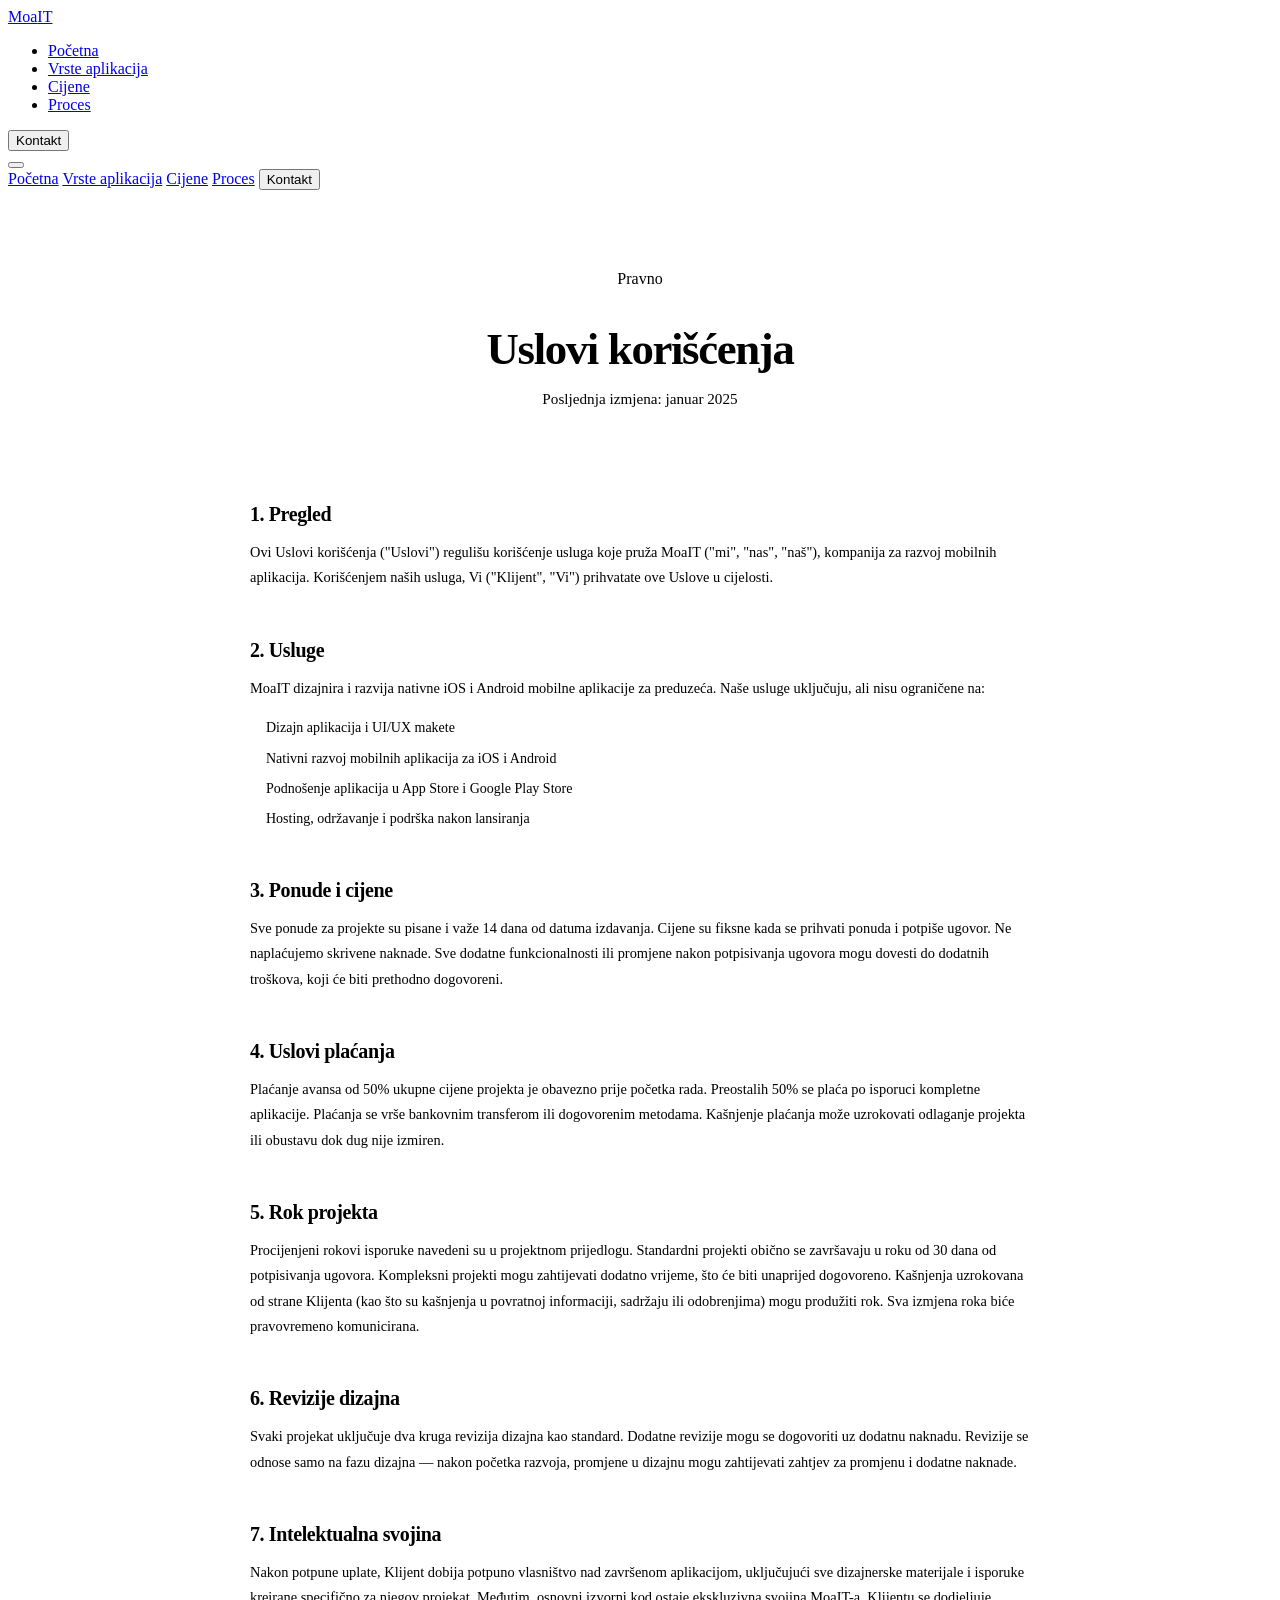
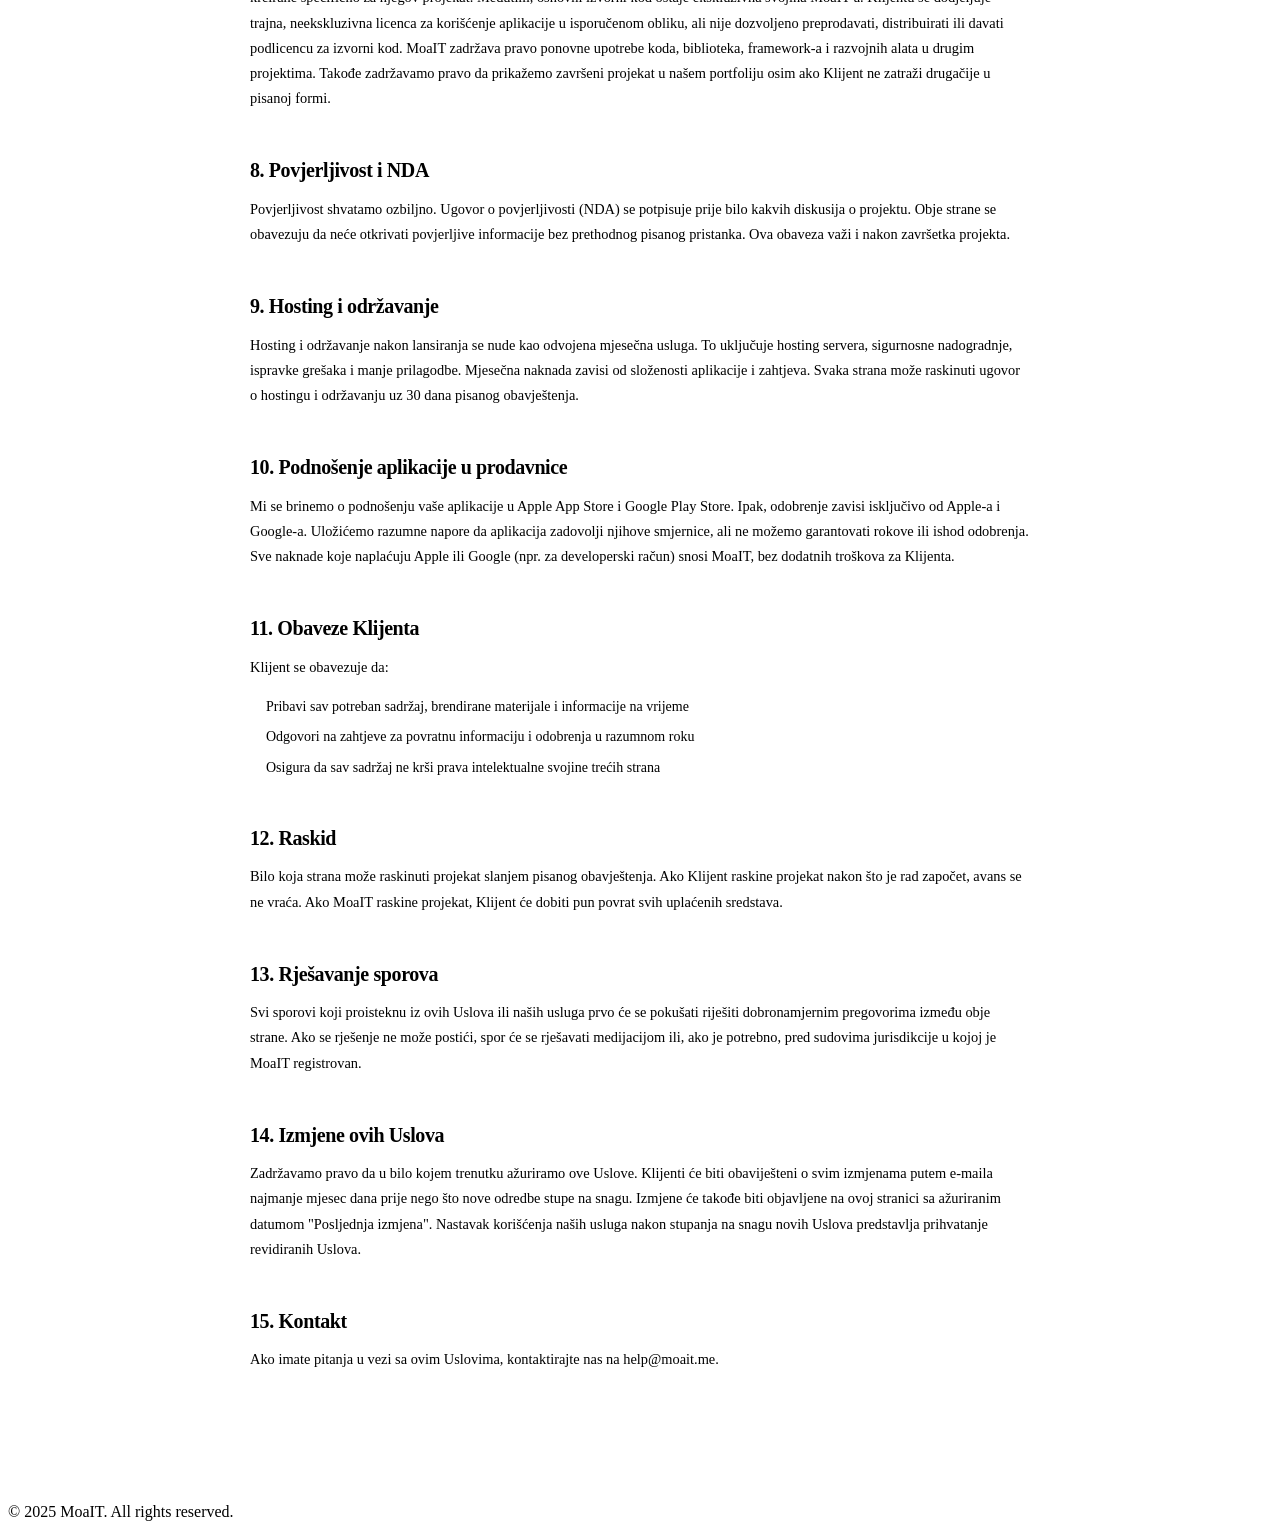
==== terms/index.html @ c9b8a33e "fin" ====
<!DOCTYPE html>
<html lang="me">

<head>
  <meta charset="UTF-8" />
  <meta name="viewport" content="width=device-width, initial-scale=1.0" />
  <title>Uslovi korišćenja — MoaIT</title>

  <link rel="preconnect" href="https://fonts.googleapis.com" />
  <link rel="preconnect" href="https://fonts.gstatic.com" crossorigin />
  <link
    href="https://fonts.googleapis.com/css2?family=Plus+Jakarta+Sans:wght@400;500;600;700;800&family=Orbitron:wght@500;600;700;800&display=swap"
    rel="stylesheet" />

  <link rel="stylesheet" href="styles.css" />
  <style>
    .terms-hero {
      padding: 80px 40px 40px;
      max-width: 1280px;
      margin: 0 auto;
      text-align: center;
    }

    .terms-hero h1 {
      font-size: clamp(2rem, 3.5vw, 3rem);
      font-weight: 800;
      letter-spacing: -0.03em;
      line-height: 1.1;
      margin-bottom: 12px;
    }

    .terms-hero p {
      font-size: 0.95rem;
      color: var(--text-muted);
    }

    .terms-content {
      max-width: 780px;
      margin: 0 auto;
      padding: 40px 40px 100px;
    }

    .terms-content h2 {
      font-size: 1.25rem;
      font-weight: 700;
      letter-spacing: -0.02em;
      margin: 48px 0 12px;
    }

    .terms-content h2:first-of-type {
      margin-top: 0;
    }

    .terms-content p {
      font-size: 0.9rem;
      line-height: 1.75;
      color: var(--text-muted);
      margin-bottom: 14px;
    }

    .terms-content ul {
      list-style: none;
      display: flex;
      flex-direction: column;
      gap: 8px;
      margin-bottom: 14px;
      padding-left: 0;
    }

    .terms-content ul li {
      display: flex;
      align-items: flex-start;
      gap: 10px;
      font-size: 0.875rem;
      color: var(--text-muted);
      line-height: 1.6;
    }

    .terms-content ul li::before {
      content: '';
      width: 6px;
      height: 6px;
      border-radius: 50%;
      background: var(--accent);
      flex-shrink: 0;
      margin-top: 8px;
    }

    @media (max-width: 600px) {
      .terms-hero {
        padding: 56px 20px 24px;
      }

      .terms-content {
        padding: 32px 20px 72px;
      }
    }
  </style>
</head>

<body>

  <nav>
    <div class="nav-inner">
      <a class="logo" href="index.html">
        <span class="logo-name">Moa<span class="logo-it">IT</span></span>
      </a>

      <ul class="nav-links">
        <li><a href="index.html#home">Početna</a></li>
        <li><a href="index.html#apps">Vrste aplikacija</a></li>
        <li><a href="index.html#pricing">Cijene</a></li>
        <li><a href="index.html#process">Proces</a></li>
      </ul>

      <div class="nav-right">
        <button class="btn-primary" onclick="window.location.href='index.html'">Kontakt</button>
      </div>

      <button class="hamburger" onclick="toggleMenu()" aria-label="Otvorite meni">
        <span></span><span></span><span></span>
      </button>
    </div>
  </nav>

  <div class="mobile-menu" id="mobileMenu">
    <a href="index.html#home">Početna</a>
    <a href="index.html#apps">Vrste aplikacija</a>
    <a href="index.html#pricing">Cijene</a>
    <a href="index.html#process">Proces</a>
    <button class="btn-primary" onclick="window.location.href='index.html'">Kontakt</button>
  </div>

  <section class="terms-hero">
    <span class="tag">Pravno</span>
    <h1>Uslovi korišćenja</h1>
    <p>Posljednja izmjena: januar 2025</p>
  </section>

  <div class="terms-content">

    <h2>1. Pregled</h2>
    <p>Ovi Uslovi korišćenja ("Uslovi") regulišu korišćenje usluga koje pruža MoaIT ("mi", "nas", "naš"), kompanija za
      razvoj mobilnih aplikacija. Korišćenjem naših usluga, Vi ("Klijent", "Vi") prihvatate ove Uslove u cijelosti.</p>

    <h2>2. Usluge</h2>
    <p>MoaIT dizajnira i razvija nativne iOS i Android mobilne aplikacije za preduzeća. Naše usluge uključuju, ali nisu
      ograničene na:</p>
    <ul>
      <li>Dizajn aplikacija i UI/UX makete</li>
      <li>Nativni razvoj mobilnih aplikacija za iOS i Android</li>
      <li>Podnošenje aplikacija u App Store i Google Play Store</li>
      <li>Hosting, održavanje i podrška nakon lansiranja</li>
    </ul>

    <h2>3. Ponude i cijene</h2>
    <p>Sve ponude za projekte su pisane i važe 14 dana od datuma izdavanja. Cijene su fiksne kada se prihvati ponuda i
      potpiše ugovor. Ne naplaćujemo skrivene naknade. Sve dodatne funkcionalnosti ili promjene nakon potpisivanja
      ugovora mogu dovesti do dodatnih troškova, koji će biti prethodno dogovoreni.</p>

    <h2>4. Uslovi plaćanja</h2>
    <p>Plaćanje avansa od 50% ukupne cijene projekta je obavezno prije početka rada. Preostalih 50% se plaća po isporuci
      kompletne aplikacije. Plaćanja se vrše bankovnim transferom ili dogovorenim metodama. Kašnjenje plaćanja može
      uzrokovati odlaganje projekta ili obustavu dok dug nije izmiren.</p>

    <h2>5. Rok projekta</h2>
    <p>Procijenjeni rokovi isporuke navedeni su u projektnom prijedlogu. Standardni projekti obično se završavaju u roku
      od 30 dana od potpisivanja ugovora. Kompleksni projekti mogu zahtijevati dodatno vrijeme, što će biti unaprijed
      dogovoreno. Kašnjenja uzrokovana od strane Klijenta (kao što su kašnjenja u povratnoj informaciji, sadržaju ili
      odobrenjima) mogu produžiti rok. Sva izmjena roka biće pravovremeno komunicirana.</p>

    <h2>6. Revizije dizajna</h2>
    <p>Svaki projekat uključuje dva kruga revizija dizajna kao standard. Dodatne revizije mogu se dogovoriti uz dodatnu
      naknadu. Revizije se odnose samo na fazu dizajna — nakon početka razvoja, promjene u dizajnu mogu zahtijevati
      zahtjev za promjenu i dodatne naknade.</p>

    <h2>7. Intelektualna svojina</h2>
    <p>Nakon potpune uplate, Klijent dobija potpuno vlasništvo nad završenom aplikacijom, uključujući sve dizajnerske
      materijale i isporuke kreirane specifično za njegov projekat. Međutim, osnovni izvorni kod ostaje ekskluzivna
      svojina MoaIT-a. Klijentu se dodjeljuje trajna, neekskluzivna licenca za korišćenje aplikacije u isporučenom
      obliku, ali nije dozvoljeno preprodavati, distribuirati ili davati podlicencu za izvorni kod. MoaIT zadržava pravo
      ponovne upotrebe koda, biblioteka, framework-a i razvojnih alata u drugim projektima. Takođe zadržavamo pravo da
      prikažemo završeni projekat u našem portfoliju osim ako Klijent ne zatraži drugačije u pisanoj formi.</p>

    <h2>8. Povjerljivost i NDA</h2>
    <p>Povjerljivost shvatamo ozbiljno. Ugovor o povjerljivosti (NDA) se potpisuje prije bilo kakvih diskusija o
      projektu. Obje strane se obavezuju da neće otkrivati povjerljive informacije bez prethodnog pisanog pristanka. Ova
      obaveza važi i nakon završetka projekta.</p>

    <h2>9. Hosting i održavanje</h2>
    <p>Hosting i održavanje nakon lansiranja se nude kao odvojena mjesečna usluga. To uključuje hosting servera,
      sigurnosne nadogradnje, ispravke grešaka i manje prilagodbe. Mjesečna naknada zavisi od složenosti aplikacije i
      zahtjeva. Svaka strana može raskinuti ugovor o hostingu i održavanju uz 30 dana pisanog obavještenja.</p>

    <h2>10. Podnošenje aplikacije u prodavnice</h2>
    <p>Mi se brinemo o podnošenju vaše aplikacije u Apple App Store i Google Play Store. Ipak, odobrenje zavisi
      isključivo od Apple-a i Google-a. Uložićemo razumne napore da aplikacija zadovolji njihove smjernice, ali ne
      možemo garantovati rokove ili ishod odobrenja. Sve naknade koje naplaćuju Apple ili Google (npr. za developerski
      račun) snosi MoaIT, bez dodatnih troškova za Klijenta.</p>

    <h2>11. Obaveze Klijenta</h2>
    <p>Klijent se obavezuje da:</p>
    <ul>
      <li>Pribavi sav potreban sadržaj, brendirane materijale i informacije na vrijeme</li>
      <li>Odgovori na zahtjeve za povratnu informaciju i odobrenja u razumnom roku</li>
      <li>Osigura da sav sadržaj ne krši prava intelektualne svojine trećih strana</li>
    </ul>

    <h2>12. Raskid</h2>
    <p>Bilo koja strana može raskinuti projekat slanjem pisanog obavještenja. Ako Klijent raskine projekat nakon što je
      rad započet, avans se ne vraća. Ako MoaIT raskine projekat, Klijent će dobiti pun povrat svih uplaćenih sredstava.
    </p>

    <h2>13. Rješavanje sporova</h2>
    <p>Svi sporovi koji proisteknu iz ovih Uslova ili naših usluga prvo će se pokušati riješiti dobronamjernim
      pregovorima između obje strane. Ako se rješenje ne može postići, spor će se rješavati medijacijom ili, ako je
      potrebno, pred sudovima jurisdikcije u kojoj je MoaIT registrovan.</p>

    <h2>14. Izmjene ovih Uslova</h2>
    <p>Zadržavamo pravo da u bilo kojem trenutku ažuriramo ove Uslove. Klijenti će biti obaviješteni o svim izmjenama
      putem e-maila najmanje mjesec dana prije nego što nove odredbe stupe na snagu. Izmjene će takođe biti objavljene
      na ovoj stranici sa ažuriranim datumom "Posljednja izmjena". Nastavak korišćenja naših usluga nakon stupanja na
      snagu novih Uslova predstavlja prihvatanje revidiranih Uslova.</p>

    <h2>15. Kontakt</h2>
    <p>Ako imate pitanja u vezi sa ovim Uslovima, kontaktirajte nas na
      <a href="mailto:hello@moait.me" style="color:var(--accent);text-decoration:none;">help@moait.me</a>.
    </p>
  </div>

  <footer>
    <div class="footer-inner">
      <p>&copy; 2025 MoaIT. All rights reserved.</p>
    </div>
  </footer>

  <script>
    function toggleMenu() {
      const menu = document.getElementById('mobileMenu');
      const hamburger = document.querySelector('.hamburger');
      menu.classList.toggle('open');
      hamburger.classList.toggle('active');
      document.body.style.overflow = menu.classList.contains('open') ? 'hidden' : '';
    }

    window.addEventListener('resize', () => {
      if (window.innerWidth > 960) {
        document.getElementById('mobileMenu').classList.remove('open');
        document.querySelector('.hamburger').classList.remove('active');
        document.body.style.overflow = '';
      }
    });

    document.querySelectorAll('.mobile-menu a').forEach(link => {
      link.addEventListener('click', () => {
        document.getElementById('mobileMenu').classList.remove('open');
        document.querySelector('.hamburger').classList.remove('active');
        document.body.style.overflow = '';
      });
    });
  </script>
</body>

</html>
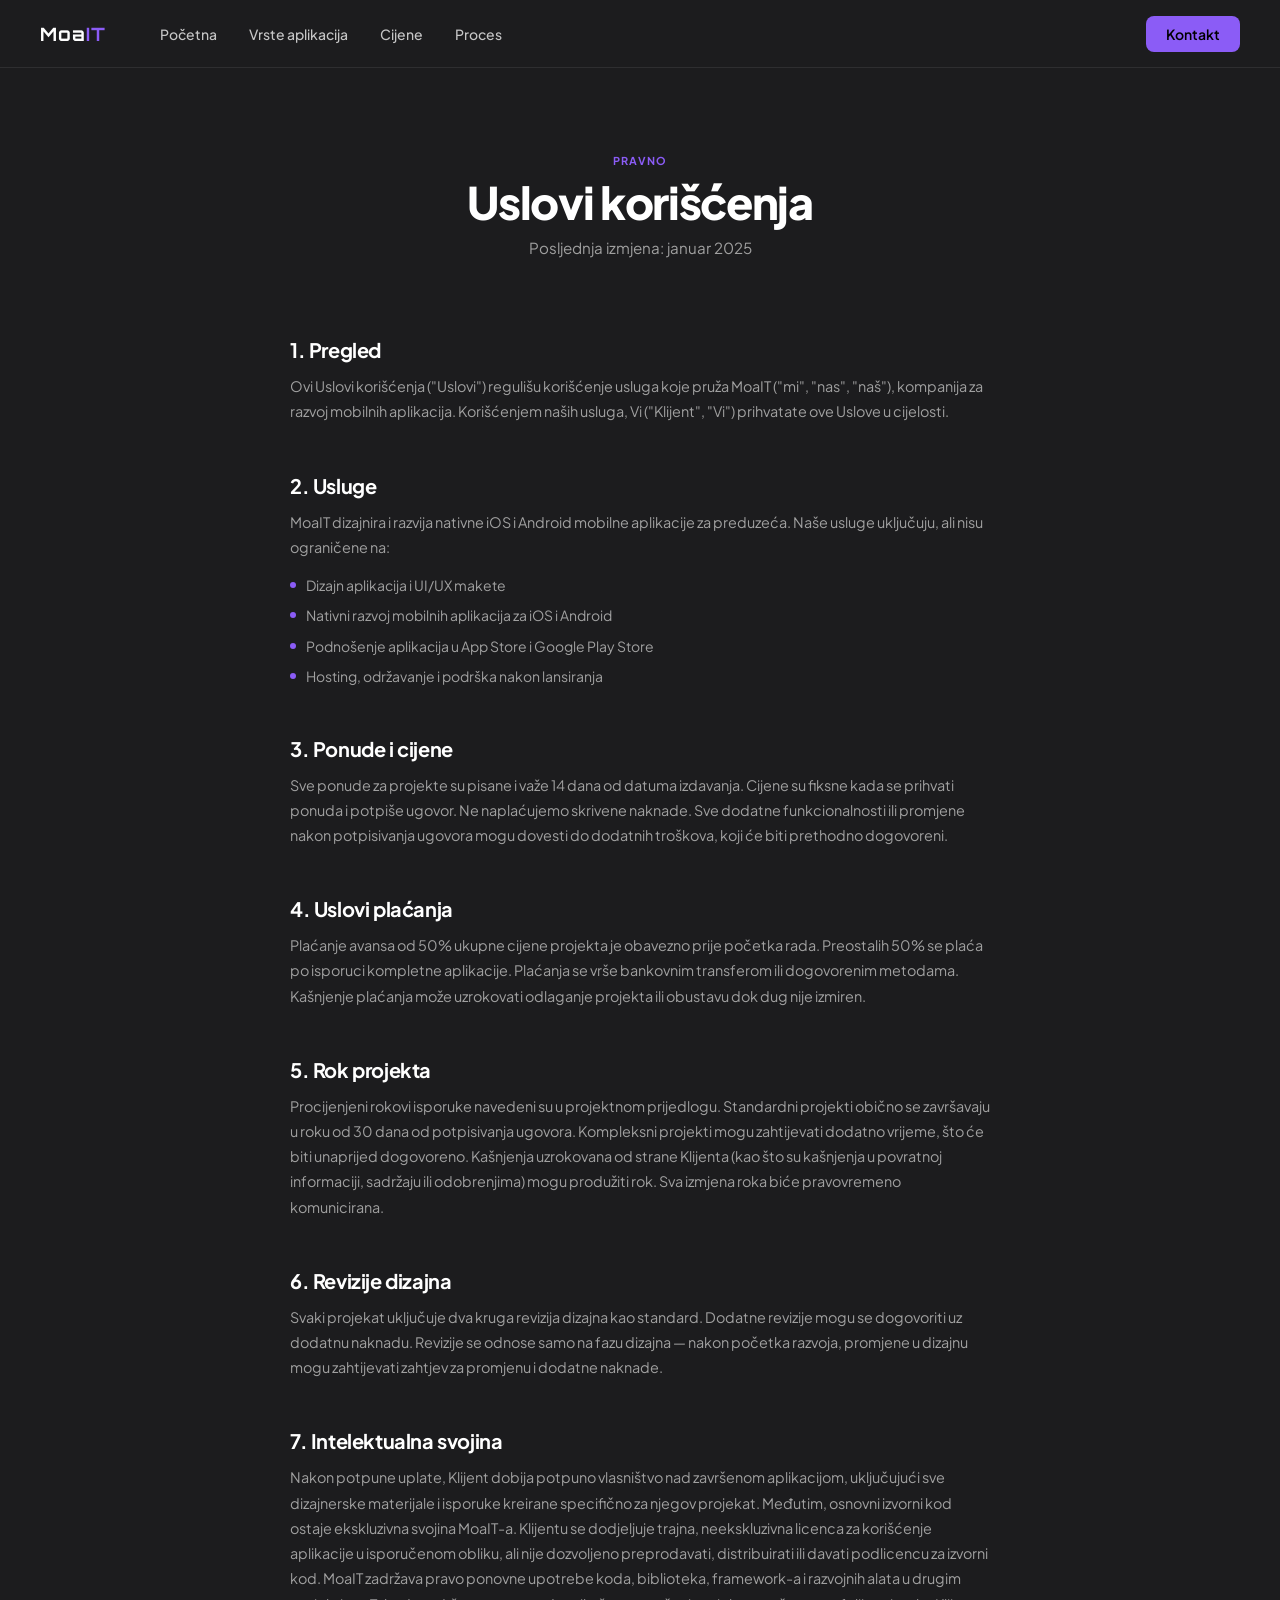
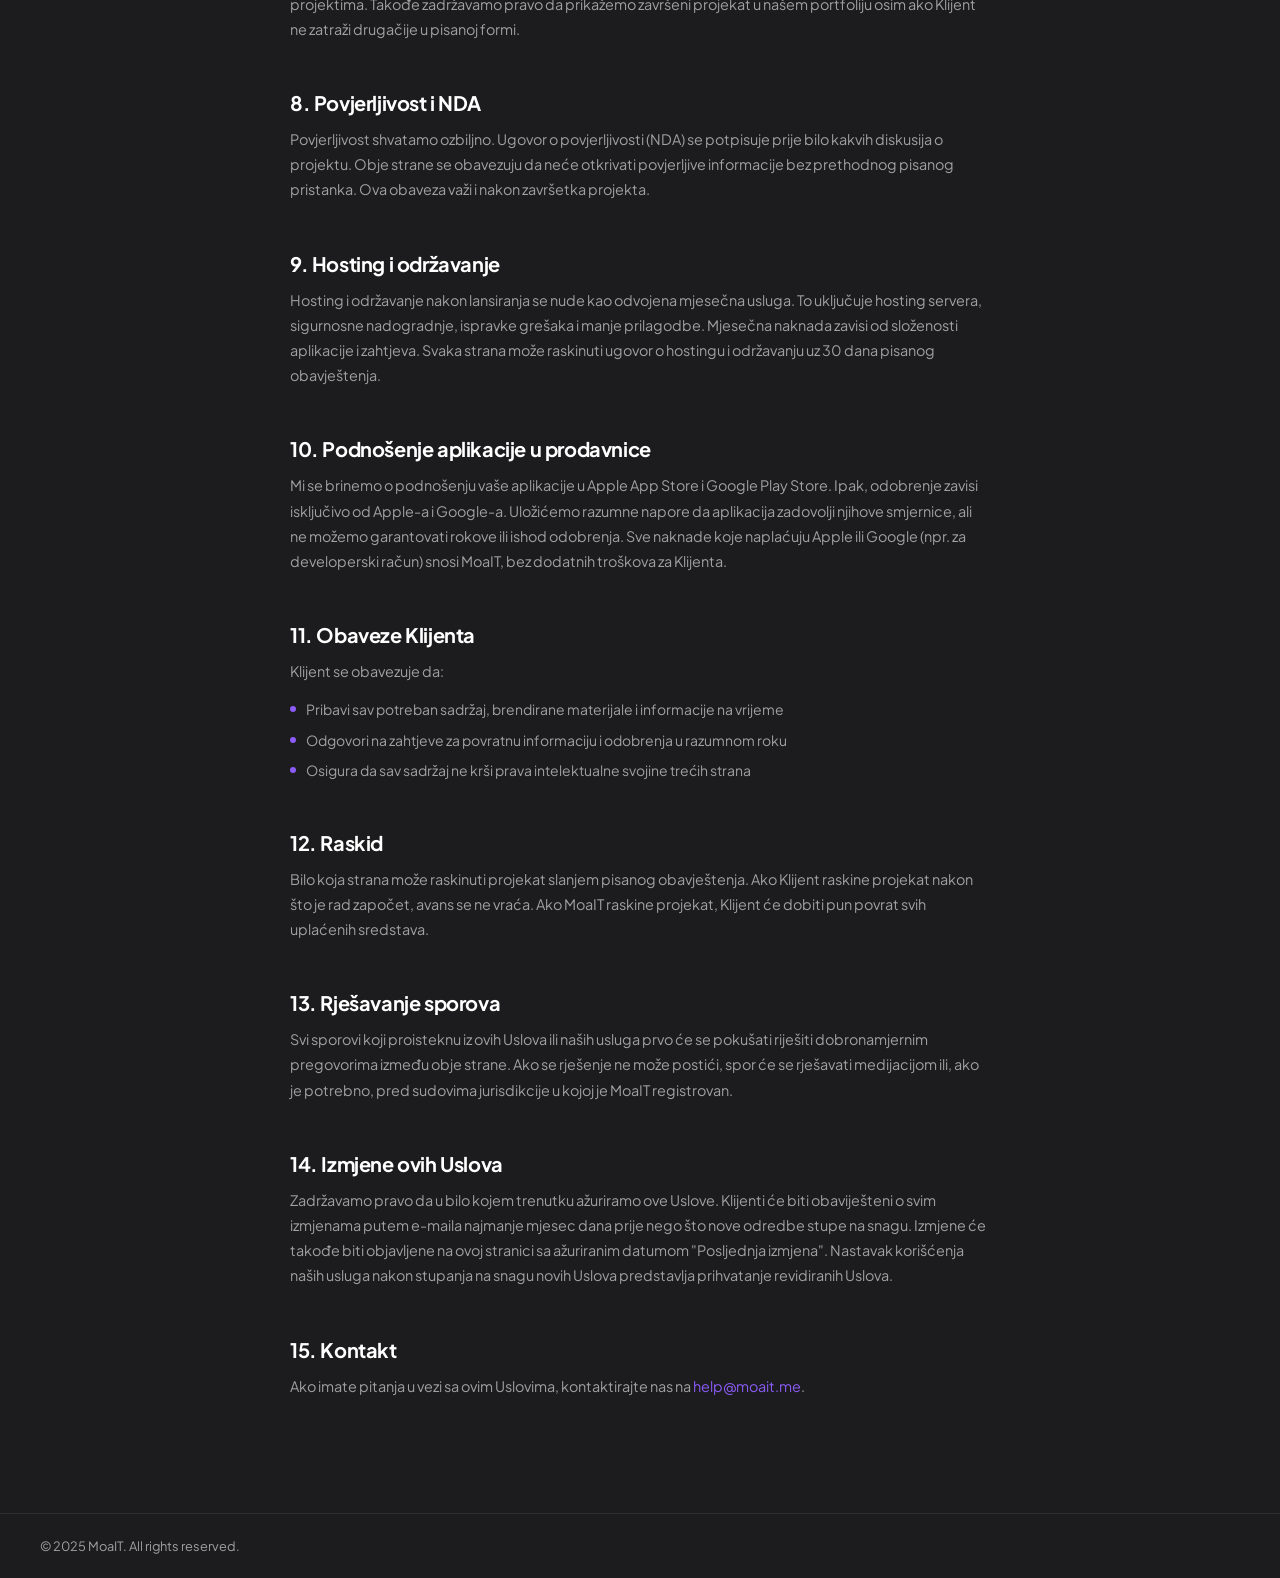
==== commit 345297c8: "bla" ====
--- a/terms/index.html
+++ b/terms/index.html
@@ -12,7 +12,7 @@
     href="https://fonts.googleapis.com/css2?family=Plus+Jakarta+Sans:wght@400;500;600;700;800&family=Orbitron:wght@500;600;700;800&display=swap"
     rel="stylesheet" />
 
-  <link rel="stylesheet" href="styles.css" />
+  <link rel="stylesheet" href="/styles.css" />
   <style>
     .terms-hero {
       padding: 80px 40px 40px;
--- a/styles.css
+++ b/styles.css
@@ -0,0 +1,1452 @@
+/* ══════════════════════════════════════════════════════════
+   TABLE OF CONTENTS
+   1.  Reset & Variables
+   2.  Global / Shared
+   3.  Navigation
+   4.  Hero
+   5.  Advantages Carousel
+   6.  Advantages — Mock UI components
+   7.  App Showcase
+   8.  Process Timeline
+   9.  Responsive — Tablet (max 960px)
+   10. Responsive — Mobile (max 600px)
+   11. Responsive — Small mobile (max 520px)
+══════════════════════════════════════════════════════════ */
+
+
+/* ──────────────────────────────────────────────
+   1. RESET & VARIABLES
+────────────────────────────────────────────── */
+*,
+*::before,
+*::after {
+  box-sizing: border-box;
+  margin: 0;
+  padding: 0;
+}
+
+:root {
+  --bg: #1c1c1e;
+  --card-bg: #252527;
+  --card-bg-hover: #2c2c2f;
+  --nav-border: rgba(255, 255, 255, 0.08);
+  --text: #ffffff;
+  --text-muted: #a0a0a0;
+  --accent: #8b5cf6;
+  --accent-orange: #f59e0b;
+  --accent-green: #84cc16;
+  --nav-h: 68px;
+}
+
+html,
+body {
+  font-family: 'Plus Jakarta Sans', sans-serif;
+  background: var(--bg);
+  color: var(--text);
+  min-height: 100vh;
+  overflow-x: hidden;
+}
+
+
+/* ──────────────────────────────────────────────
+   2. GLOBAL / SHARED
+────────────────────────────────────────────── */
+
+.btn-primary {
+  font-family: inherit;
+  font-size: 0.875rem;
+  font-weight: 600;
+  color: #000;
+  background: var(--accent);
+  border: none;
+  border-radius: 8px;
+  padding: 9px 20px;
+  cursor: pointer;
+  transition: opacity 0.15s;
+  white-space: nowrap;
+}
+
+.btn-primary:hover {
+  opacity: 0.88;
+}
+
+.btn-primary.btn-large {
+  font-size: 1rem;
+  padding: 14px 32px;
+}
+
+.section-title {
+  font-size: clamp(2rem, 3.5vw, 3rem);
+  font-weight: 800;
+  letter-spacing: -0.03em;
+  line-height: 1.1;
+  text-align: center;
+  margin-bottom: 16px;
+}
+
+.tag {
+  display: inline-block;
+  font-size: 0.68rem;
+  font-weight: 700;
+  letter-spacing: 0.08em;
+  text-transform: uppercase;
+  color: var(--accent);
+  margin-bottom: 10px;
+}
+
+.feature-list {
+  list-style: none;
+  display: flex;
+  flex-direction: column;
+  gap: 10px;
+}
+
+.feature-list li {
+  display: flex;
+  align-items: flex-start;
+  gap: 12px;
+  font-size: 0.875rem;
+  color: rgba(255, 255, 255, 0.85);
+  line-height: 1.5;
+}
+
+.feature-list li::before {
+  content: '';
+  width: 10px;
+  height: 10px;
+  border-radius: 50%;
+  background: var(--accent);
+  flex-shrink: 0;
+  margin-top: 5px;
+}
+
+.pills {
+  display: flex;
+  flex-wrap: wrap;
+  gap: 8px;
+  margin-top: 14px;
+}
+
+.pill {
+  background: rgba(255, 255, 255, 0.06);
+  border: 1px solid rgba(255, 255, 255, 0.09);
+  border-radius: 20px;
+  padding: 5px 13px;
+  font-size: 0.75rem;
+  font-weight: 500;
+  color: rgba(255, 255, 255, 0.7);
+}
+
+
+/* ──────────────────────────────────────────────
+   3. NAVIGATION
+────────────────────────────────────────────── */
+nav {
+  position: sticky;
+  top: 0;
+  z-index: 100;
+  height: var(--nav-h);
+  background: var(--bg);
+  border-bottom: 1px solid var(--nav-border);
+  display: flex;
+  align-items: center;
+  padding: 0 40px;
+}
+
+.nav-inner {
+  width: 100%;
+  max-width: 1280px;
+  margin: 0 auto;
+  display: flex;
+  align-items: center;
+}
+
+.logo {
+  display: flex;
+  align-items: center;
+  gap: 9px;
+  text-decoration: none;
+  flex-shrink: 0;
+  margin-right: 40px;
+}
+
+.logo-name {
+  font-family: 'Orbitron', sans-serif;
+  font-size: 1.15rem;
+  font-weight: 700;
+  color: #fff;
+  letter-spacing: 0.05em;
+}
+
+.logo-it {
+  color: var(--accent);
+}
+
+.nav-links {
+  display: flex;
+  align-items: center;
+  list-style: none;
+  gap: 4px;
+}
+
+.nav-links a {
+  display: block;
+  padding: 6px 14px;
+  font-size: 0.875rem;
+  font-weight: 500;
+  color: rgba(255, 255, 255, 0.75);
+  text-decoration: none;
+  border-radius: 6px;
+  transition: color 0.15s;
+  white-space: nowrap;
+}
+
+.nav-links a:hover {
+  color: #fff;
+}
+
+.nav-right {
+  margin-left: auto;
+}
+
+/* Hamburger — hidden on desktop, shown on mobile */
+.hamburger {
+  display: none;
+  flex-direction: column;
+  gap: 5px;
+  background: none;
+  border: none;
+  cursor: pointer;
+  padding: 4px;
+  margin-left: auto;
+}
+
+.hamburger span {
+  display: block;
+  width: 22px;
+  height: 2px;
+  background: #fff;
+  border-radius: 2px;
+  transition: transform 0.3s ease, opacity 0.2s ease;
+}
+
+/* Hamburger → X animation */
+.hamburger.active span:nth-child(1) {
+  transform: translateY(7px) rotate(45deg);
+}
+
+.hamburger.active span:nth-child(2) {
+  opacity: 0;
+}
+
+.hamburger.active span:nth-child(3) {
+  transform: translateY(-7px) rotate(-45deg);
+}
+
+/* Full-screen mobile dropdown — animated */
+.mobile-menu {
+  display: flex;
+  flex-direction: column;
+  position: fixed;
+  top: var(--nav-h);
+  left: 0;
+  right: 0;
+  bottom: 0;
+  background: #0e0e0e;
+  z-index: 99;
+  padding: 24px 28px;
+  gap: 4px;
+  overflow-y: auto;
+  opacity: 0;
+  transform: translateY(-12px);
+  pointer-events: none;
+  transition: opacity 0.35s ease, transform 0.35s ease;
+}
+
+.mobile-menu.open {
+  opacity: 1;
+  transform: translateY(0);
+  pointer-events: all;
+}
+
+.mobile-menu a {
+  font-size: 1rem;
+  font-weight: 500;
+  color: rgba(255, 255, 255, 0.8);
+  text-decoration: none;
+  padding: 14px 0;
+  border-bottom: 1px solid rgba(255, 255, 255, 0.07);
+  opacity: 0;
+  transform: translateY(-8px);
+  transition: opacity 0.3s ease, transform 0.3s ease, color 0.15s;
+}
+
+.mobile-menu.open a {
+  opacity: 1;
+  transform: translateY(0);
+}
+
+.mobile-menu.open a:nth-child(1) {
+  transition-delay: 0.05s;
+}
+
+.mobile-menu.open a:nth-child(2) {
+  transition-delay: 0.1s;
+}
+
+.mobile-menu.open a:nth-child(3) {
+  transition-delay: 0.15s;
+}
+
+.mobile-menu.open a:nth-child(4) {
+  transition-delay: 0.2s;
+}
+
+.mobile-menu a:hover {
+  color: #fff;
+}
+
+.mobile-menu .btn-primary {
+  margin-top: 16px;
+  width: fit-content;
+  font-size: 0.95rem;
+  padding: 11px 24px;
+  opacity: 0;
+  transform: translateY(-8px);
+  transition: opacity 0.3s ease 0.25s, transform 0.3s ease 0.25s, background 0.15s;
+}
+
+.mobile-menu.open .btn-primary {
+  opacity: 1;
+  transform: translateY(0);
+}
+
+
+/* ──────────────────────────────────────────────
+   4. HERO
+────────────────────────────────────────────── */
+.hero {
+  max-width: 1280px;
+  margin: 0 auto;
+  padding: 20px 40px 60px;
+  display: grid;
+  grid-template-columns: 1fr 1fr;
+  align-items: center;
+  min-height: calc(100vh - var(--nav-h));
+}
+
+.hero-h1 {
+  font-size: clamp(2.5rem, 4vw, 3.75rem);
+  font-weight: 800;
+  line-height: 1.12;
+  letter-spacing: -0.03em;
+  margin-bottom: 20px;
+}
+
+.hero-h1 .accent {
+  color: var(--accent);
+}
+
+.hero-sub {
+  font-size: 1rem;
+  line-height: 1.7;
+  color: var(--text-muted);
+  max-width: 400px;
+  margin-bottom: 32px;
+}
+
+.hero-phones {
+  position: relative;
+  display: flex;
+  align-items: flex-end;
+  justify-content: center;
+  height: 520px;
+}
+
+.phone {
+  position: absolute;
+  border-radius: 40px;
+  overflow: hidden;
+  background: #1a1a1a;
+  box-shadow: 0 30px 80px rgba(0, 0, 0, 0.6), 0 0 0 1px rgba(255, 255, 255, 0.06);
+  bottom: 0;
+  left: 50%;
+  transition:
+    transform 0.7s cubic-bezier(0.4, 0, 0.2, 1),
+    opacity 0.7s ease,
+    width 0.7s cubic-bezier(0.4, 0, 0.2, 1),
+    height 0.7s cubic-bezier(0.4, 0, 0.2, 1);
+}
+
+/* Shimmer placeholder while images load */
+.phone::before {
+  content: '';
+  position: absolute;
+  inset: 0;
+  z-index: 2;
+  background: linear-gradient(110deg,
+      #1a1a1a 30%,
+      #2a2a2d 50%,
+      #1a1a1a 70%);
+  background-size: 200% 100%;
+  animation: shimmer 1.5s ease-in-out infinite;
+  border-radius: inherit;
+  transition: opacity 0.4s ease;
+}
+
+.phone.loaded::before {
+  opacity: 0;
+  pointer-events: none;
+}
+
+@keyframes shimmer {
+  0% {
+    background-position: 200% 0;
+  }
+
+  100% {
+    background-position: -200% 0;
+  }
+}
+
+.phone img {
+  width: 100%;
+  height: 100%;
+  object-fit: cover;
+  display: block;
+  opacity: 0;
+  transition: opacity 0.4s ease;
+}
+
+.phone.loaded img {
+  opacity: 1;
+}
+
+.phone.pos-center {
+  width: 220px;
+  height: 460px;
+  transform: translateX(-50%);
+  z-index: 3;
+  opacity: 1;
+}
+
+.phone.pos-left {
+  width: 200px;
+  height: 420px;
+  transform: translateX(-155%);
+  z-index: 2;
+  opacity: 1;
+}
+
+.phone.pos-right {
+  width: 200px;
+  height: 420px;
+  transform: translateX(55%);
+  z-index: 2;
+  opacity: 1;
+}
+
+.phone.pos-hidden-left {
+  width: 180px;
+  height: 380px;
+  transform: translateX(-240%);
+  z-index: 1;
+  opacity: 0;
+  pointer-events: none;
+}
+
+.phone.pos-hidden-right {
+  width: 180px;
+  height: 380px;
+  transform: translateX(140%);
+  z-index: 1;
+  opacity: 0;
+  pointer-events: none;
+}
+
+.phone.pos-far-hidden-left {
+  width: 180px;
+  height: 380px;
+  transform: translateX(-320%);
+  z-index: 0;
+  opacity: 0;
+  pointer-events: none;
+}
+
+
+/* ──────────────────────────────────────────────
+   5. ADVANTAGES CAROUSEL
+────────────────────────────────────────────── */
+.advantages {
+  padding: 70px 40px;
+  max-width: 1280px;
+  margin: 0 auto;
+  overflow: hidden;
+}
+
+.advantages .section-title {
+  margin-bottom: 56px;
+}
+
+.carousel-outer {
+  overflow: hidden;
+  cursor: grab;
+  touch-action: pan-y;
+}
+
+.carousel-outer.dragging {
+  cursor: grabbing;
+}
+
+.carousel-outer.dragging .carousel-track {
+  transition: none;
+}
+
+.carousel-track {
+  display: flex;
+  gap: 20px;
+  transition: transform 0.55s cubic-bezier(0.4, 0, 0.2, 1);
+  will-change: transform;
+}
+
+.adv-card {
+  flex: 0 0 calc((100% - 40px) / 3);
+  background: var(--card-bg);
+  border-radius: 20px;
+  padding: 36px 32px 28px;
+  display: flex;
+  flex-direction: column;
+  gap: 28px;
+  min-height: 480px;
+  border: 1px solid rgba(255, 255, 255, 0.06);
+  transition: background 0.2s;
+  user-select: none;
+}
+
+.adv-card:hover {
+  background: var(--card-bg-hover);
+}
+
+.adv-card-text h3 {
+  font-size: 1.2rem;
+  font-weight: 700;
+  line-height: 1.3;
+  margin-bottom: 10px;
+  letter-spacing: -0.02em;
+}
+
+.adv-card-text p {
+  font-size: 0.875rem;
+  line-height: 1.6;
+  color: var(--text-muted);
+}
+
+.adv-card-visual {
+  flex: 1;
+  display: flex;
+  flex-direction: column;
+  gap: 12px;
+}
+
+/* Carousel dots */
+.carousel-dots {
+  display: flex;
+  justify-content: center;
+  gap: 8px;
+  margin-top: 36px;
+}
+
+.dot {
+  width: 8px;
+  height: 8px;
+  border-radius: 50%;
+  background: rgba(255, 255, 255, 0.25);
+  cursor: pointer;
+  transition: background 0.2s, transform 0.2s;
+  border: none;
+}
+
+.dot.active {
+  background: #fff;
+  transform: scale(1.2);
+}
+
+.adv-card-img {
+  width: 100%;
+  height: 100%;
+  object-fit: cover;
+  border-radius: 32px;
+  flex: 1;
+  pointer-events: none;
+}
+
+
+/* ──────────────────────────────────────────────
+   7. APP SHOWCASE
+────────────────────────────────────────────── */
+.showcase {
+  padding: 50px 40px 50px;
+  max-width: 1280px;
+  margin: 0 auto;
+}
+
+.showcase-header {
+  text-align: center;
+  margin-bottom: 26px;
+}
+
+.showcase-header p {
+  font-size: 1rem;
+  color: var(--text-muted);
+  max-width: 480px;
+  margin: 0 auto;
+  line-height: 1.7;
+}
+
+.showcase-tabs {
+  display: flex;
+  justify-content: center;
+  flex-wrap: wrap;
+  gap: 10px;
+  margin-bottom: 0px;
+}
+
+.showcase-tab {
+  font-family: inherit;
+  font-size: 0.85rem;
+  font-weight: 600;
+  color: var(--text-muted);
+  background: var(--card-bg);
+  border: 1px solid rgba(255, 255, 255, 0.08);
+  border-radius: 30px;
+  padding: 9px 22px;
+  cursor: pointer;
+  transition: all 0.2s;
+  white-space: nowrap;
+}
+
+.showcase-tab:hover {
+  color: #fff;
+  border-color: rgba(255, 255, 255, 0.2);
+}
+
+.showcase-tab.active {
+  background: var(--accent);
+  color: #000;
+  border-color: var(--accent);
+}
+
+.showcase-panels {
+  position: relative;
+}
+
+.showcase-panel {
+  display: none;
+  grid-template-columns: 1fr 1fr;
+  align-items: center;
+  gap: 60px;
+  opacity: 0;
+  transform: translateY(16px);
+  transition: opacity 0.4s ease, transform 0.4s ease;
+}
+
+.showcase-panel.active {
+  display: grid;
+}
+
+.showcase-panel.visible {
+  opacity: 1;
+  transform: translateY(0);
+}
+
+.showcase-text h3 {
+  font-size: clamp(1.6rem, 2.5vw, 2.2rem);
+  font-weight: 800;
+  letter-spacing: -0.03em;
+  line-height: 1.2;
+  margin-bottom: 16px;
+}
+
+.showcase-text p {
+  font-size: 0.95rem;
+  line-height: 1.75;
+  color: var(--text-muted);
+  margin-bottom: 28px;
+  max-width: 420px;
+}
+
+.showcase-phones {
+  position: relative;
+  height: 520px;
+  display: flex;
+  align-items: flex-end;
+  justify-content: center;
+}
+
+.sc-phone {
+  position: absolute;
+  bottom: 0;
+  border-radius: 36px;
+  overflow: hidden;
+  background: #111;
+  box-shadow: 0 24px 64px rgba(0, 0, 0, 0.6), 0 0 0 1px rgba(255, 255, 255, 0.07);
+}
+
+.sc-phone img {
+  width: 100%;
+  height: 100%;
+  object-fit: cover;
+  display: block;
+}
+
+.sc-phone.sc-center {
+  width: 210px;
+  height: 450px;
+  left: 50%;
+  transform: translateX(-50%);
+  z-index: 3;
+}
+
+.sc-phone.sc-left {
+  width: 185px;
+  height: 400px;
+  left: 50%;
+  transform: translateX(-175%);
+  z-index: 2;
+  opacity: 0.75;
+}
+
+.sc-phone.sc-right {
+  width: 185px;
+  height: 400px;
+  left: 50%;
+  transform: translateX(75%);
+  z-index: 2;
+  opacity: 0.75;
+}
+
+
+/* ──────────────────────────────────────────────
+   PRICING
+────────────────────────────────────────────── */
+.pricing {
+  padding: 60px 40px;
+  max-width: 1280px;
+  margin: 0 auto;
+}
+
+.pricing-header {
+  text-align: center;
+  margin-bottom: 56px;
+}
+
+.pricing-header p {
+  font-size: 1rem;
+  color: var(--text-muted);
+  margin-top: 12px;
+}
+
+.pricing-cards {
+  display: grid;
+  grid-template-columns: repeat(3, 1fr);
+  gap: 24px;
+  align-items: start;
+}
+
+.pricing-card {
+  background: var(--card-bg);
+  border: 1px solid rgba(255, 255, 255, 0.06);
+  border-radius: 20px;
+  padding: 36px 32px;
+  display: flex;
+  flex-direction: column;
+  gap: 28px;
+}
+
+.pricing-card--featured {
+  border-color: var(--accent);
+  box-shadow: 0 0 40px rgba(139, 92, 246, 0.15);
+  transform: translateY(-8px);
+}
+
+.pricing-price {
+  font-size: 1.1rem;
+  color: var(--text-muted);
+  margin: 10px 0 12px;
+}
+
+.pricing-price strong {
+  font-size: 2rem;
+  font-weight: 800;
+  color: var(--text);
+  letter-spacing: -0.03em;
+}
+
+.pricing-desc {
+  font-size: 0.875rem;
+  line-height: 1.6;
+  color: var(--text-muted);
+}
+
+.pricing-features {
+  list-style: none;
+  display: flex;
+  flex-direction: column;
+  gap: 10px;
+  flex: 1;
+}
+
+.pricing-features li {
+  display: flex;
+  align-items: flex-start;
+  gap: 10px;
+  font-size: 0.875rem;
+  color: rgba(255, 255, 255, 0.8);
+  line-height: 1.5;
+}
+
+.pricing-features li::before {
+  content: '';
+  width: 8px;
+  height: 8px;
+  border-radius: 50%;
+  background: var(--accent);
+  flex-shrink: 0;
+  margin-top: 6px;
+}
+
+.btn-outline {
+  background: transparent !important;
+  color: #fff !important;
+  border: 1px solid rgba(255, 255, 255, 0.2) !important;
+}
+
+.btn-outline:hover {
+  border-color: rgba(255, 255, 255, 0.5) !important;
+  opacity: 1 !important;
+}
+
+.pricing-note {
+  text-align: center;
+  font-size: 0.8rem;
+  color: var(--text-muted);
+  margin-top: 36px;
+}
+
+@media (max-width: 960px) {
+  .pricing {
+    padding: 72px 24px;
+  }
+
+  .pricing-cards {
+    grid-template-columns: 1fr;
+    max-width: 480px;
+    margin: 0 auto;
+  }
+
+  .pricing-card--featured {
+    transform: none;
+  }
+}
+
+@media (max-width: 520px) {
+  .pricing {
+    padding: 56px 20px;
+  }
+
+  .pricing-card {
+    padding: 28px 24px;
+  }
+}
+
+
+/* ──────────────────────────────────────────────
+   8. PROCESS TIMELINE
+────────────────────────────────────────────── */
+.process {
+  padding: 70px 40px;
+  max-width: 1280px;
+  margin: 0 auto;
+}
+
+.process-header {
+  text-align: center;
+  margin-bottom: 60px;
+}
+
+.process-header p {
+  font-size: 1rem;
+  color: var(--text-muted);
+  max-width: 520px;
+  margin: 16px auto 0;
+  line-height: 1.7;
+}
+
+.timeline {
+  position: relative;
+  max-width: 780px;
+  margin: 0 auto;
+}
+
+.timeline::before {
+  content: '';
+  position: absolute;
+  left: 28px;
+  top: 8px;
+  bottom: 8px;
+  width: 1px;
+  background: linear-gradient(to bottom,
+      transparent,
+      rgba(255, 255, 255, 0.12) 8%,
+      rgba(255, 255, 255, 0.12) 92%,
+      transparent);
+}
+
+.timeline-item {
+  position: relative;
+  padding: 0 0 52px 76px;
+  opacity: 0;
+  transform: translateY(24px);
+  transition: opacity 0.5s ease, transform 0.5s ease;
+}
+
+.timeline-item.visible {
+  opacity: 1;
+  transform: translateY(0);
+}
+
+.timeline-item:last-child {
+  padding-bottom: 0;
+}
+
+.timeline-bubble {
+  position: absolute;
+  left: 0;
+  top: 2px;
+  width: 56px;
+  height: 56px;
+  border-radius: 50%;
+  background: var(--card-bg);
+  border: 1px solid rgba(255, 255, 255, 0.1);
+  display: flex;
+  align-items: center;
+  justify-content: center;
+  font-size: 0.8rem;
+  font-weight: 700;
+  color: var(--accent);
+  font-family: 'Orbitron', sans-serif;
+  z-index: 1;
+}
+
+.timeline-item.highlight .timeline-bubble {
+  background: var(--accent);
+  color: #000;
+  border-color: var(--accent);
+  box-shadow: 0 0 24px rgba(139, 92, 246, 0.4);
+}
+
+.timeline-content h3 {
+  font-size: 1.15rem;
+  font-weight: 700;
+  letter-spacing: -0.02em;
+  line-height: 1.3;
+  margin-bottom: 8px;
+}
+
+.timeline-content p {
+  font-size: 0.9rem;
+  line-height: 1.7;
+  color: var(--text-muted);
+  max-width: 580px;
+}
+
+.timeline-cta {
+  padding-left: 76px;
+  margin-top: 52px;
+  display: flex;
+  align-items: center;
+  gap: 20px;
+}
+
+.timeline-cta p {
+  font-size: 0.8rem;
+  color: var(--text-muted);
+}
+
+
+/* ──────────────────────────────────────────────
+   9. RESPONSIVE — TABLET (max-width: 960px)
+────────────────────────────────────────────── */
+@media (max-width: 960px) {
+
+  nav {
+    padding: 0 24px;
+  }
+
+  .nav-links,
+  .nav-right {
+    display: none;
+  }
+
+  .hamburger {
+    display: flex;
+  }
+
+  .hero {
+    grid-template-columns: 1fr;
+    padding: 48px 24px 60px;
+    min-height: auto;
+    gap: 48px;
+    text-align: center;
+  }
+
+  .hero-sub {
+    margin: 0 auto 32px;
+  }
+
+  .hero-phones {
+    height: 420px;
+    margin-top: 40px;
+  }
+
+  .advantages {
+    padding: 72px 24px;
+  }
+
+  .adv-card {
+    flex: 0 0 calc((100% - 20px) / 2);
+    min-height: 440px;
+  }
+
+  .showcase {
+    padding: 72px 24px;
+  }
+
+  .showcase-tabs {
+    margin-bottom: 28px;
+  }
+
+  .showcase-panel {
+    grid-template-columns: 1fr;
+    gap: 48px;
+    text-align: center;
+  }
+
+  .showcase-text p {
+    max-width: 100%;
+    margin-left: auto;
+    margin-right: auto;
+  }
+
+  .feature-list {
+    align-items: flex-start;
+    margin-left: 20px;
+    text-align: start;
+  }
+
+  .showcase-phones {
+    height: 400px;
+    order: -1;
+  }
+
+  .sc-phone.sc-center {
+    width: 180px;
+    height: 385px;
+  }
+
+  .sc-phone.sc-left {
+    width: 160px;
+    height: 345px;
+    transform: translateX(-165%);
+  }
+
+  .sc-phone.sc-right {
+    width: 160px;
+    height: 345px;
+    transform: translateX(65%);
+  }
+
+  .process {
+    padding: 72px 24px;
+  }
+}
+
+
+/* ──────────────────────────────────────────────
+   10. RESPONSIVE — MOBILE (max-width: 600px)
+────────────────────────────────────────────── */
+@media (max-width: 600px) {
+
+  .adv-card {
+    flex: 0 0 100%;
+    min-height: 450px;
+  }
+
+  .showcase {
+    padding: 56px 20px;
+  }
+
+  .showcase-tab {
+    font-size: 0.78rem;
+    padding: 8px 16px;
+  }
+
+  .showcase-phones {
+    height: 340px;
+  }
+
+  .sc-phone.sc-center {
+    width: 155px;
+    height: 330px;
+  }
+
+  .sc-phone.sc-left {
+    width: 138px;
+    height: 295px;
+    transform: translateX(-155%);
+    opacity: 0.6;
+  }
+
+  .sc-phone.sc-right {
+    width: 138px;
+    height: 295px;
+    transform: translateX(55%);
+    opacity: 0.6;
+  }
+
+  .feature-list {
+    margin-left: 20px;
+  }
+}
+
+
+/* ──────────────────────────────────────────────
+   11. RESPONSIVE — SMALL MOBILE (max-width: 520px)
+────────────────────────────────────────────── */
+@media (max-width: 520px) {
+
+  .hero-text {
+    padding-bottom: 80px;
+  }
+
+  .hero-phones {
+    height: 340px;
+  }
+
+  .advantages {
+    padding: 56px 20px;
+  }
+
+  .adv-card {
+    min-height: 400px;
+  }
+
+  .process {
+    padding: 56px 20px;
+  }
+
+  .timeline::before {
+    left: 22px;
+  }
+
+  .timeline-item {
+    padding-left: 60px;
+    padding-bottom: 40px;
+  }
+
+  .timeline-bubble {
+    width: 44px;
+    height: 44px;
+    font-size: 0.7rem;
+  }
+
+  .timeline-content h3 {
+    font-size: 1rem;
+  }
+
+  .timeline-cta {
+    padding-left: 60px;
+    flex-direction: column;
+    align-items: flex-start;
+    gap: 10px;
+  }
+}
+
+/* ──────────────────────────────────────────────
+   CONTACT POPUP
+────────────────────────────────────────────── */
+.popup-overlay {
+  position: fixed;
+  inset: 0;
+  background: rgba(0, 0, 0, 0.7);
+  backdrop-filter: blur(6px);
+  z-index: 200;
+  display: flex;
+  align-items: center;
+  justify-content: center;
+  padding: 24px;
+  opacity: 0;
+  pointer-events: none;
+  transition: opacity 0.25s ease;
+}
+
+.popup-overlay.open {
+  opacity: 1;
+  pointer-events: all;
+}
+
+.popup {
+  background: #1f1f22;
+  border: 1px solid rgba(255, 255, 255, 0.08);
+  border-radius: 24px;
+  padding: 48px;
+  width: 100%;
+  max-width: 580px;
+  position: relative;
+  transform: translateY(20px);
+  transition: transform 0.25s ease;
+}
+
+.popup-overlay.open .popup {
+  transform: translateY(0);
+}
+
+.popup-close {
+  position: absolute;
+  top: 20px;
+  right: 20px;
+  background: rgba(255, 255, 255, 0.08);
+  border: none;
+  color: #fff;
+  width: 32px;
+  height: 32px;
+  border-radius: 50%;
+  cursor: pointer;
+  font-size: 0.75rem;
+  transition: background 0.15s;
+}
+
+.popup-close:hover {
+  background: rgba(255, 255, 255, 0.15);
+}
+
+.popup h2 {
+  font-size: 1.75rem;
+  font-weight: 800;
+  letter-spacing: -0.03em;
+  margin: 8px 0 8px;
+}
+
+.popup>p {
+  font-size: 0.9rem;
+  color: var(--text-muted);
+  margin-bottom: 32px;
+}
+
+.popup-form {
+  display: flex;
+  flex-direction: column;
+  gap: 16px;
+}
+
+.popup-row {
+  display: grid;
+  grid-template-columns: 1fr 1fr;
+  gap: 16px;
+}
+
+.popup-field {
+  display: flex;
+  flex-direction: column;
+  gap: 7px;
+}
+
+.popup-field label {
+  font-size: 0.8rem;
+  font-weight: 600;
+  color: rgba(255, 255, 255, 0.7);
+}
+
+.popup-field label span {
+  font-weight: 400;
+  color: var(--text-muted);
+}
+
+.popup-field input,
+.popup-field textarea {
+  font-family: inherit;
+  font-size: 0.9rem;
+  color: #fff;
+  background: rgba(255, 255, 255, 0.05);
+  border: 1px solid rgba(255, 255, 255, 0.1);
+  border-radius: 10px;
+  padding: 12px 14px;
+  outline: none;
+  resize: none;
+  transition: border-color 0.15s;
+}
+
+.popup-field input:focus,
+.popup-field textarea:focus {
+  border-color: var(--accent);
+}
+
+.popup-field input::placeholder,
+.popup-field textarea::placeholder {
+  color: rgba(255, 255, 255, 0.25);
+}
+
+.popup-submit {
+  width: 100%;
+  margin-top: 8px;
+}
+
+.popup-note {
+  text-align: center;
+  font-size: 0.75rem;
+  color: var(--text-muted);
+}
+
+@media (max-width: 520px) {
+  .popup {
+    padding: 32px 24px;
+  }
+
+  .popup-row {
+    grid-template-columns: 1fr;
+  }
+}
+
+
+/* ──────────────────────────────────────────────
+   FOOTER
+────────────────────────────────────────────── */
+footer {
+  border-top: 1px solid var(--nav-border);
+  padding: 24px 40px;
+}
+
+.footer-inner {
+  max-width: 1280px;
+  margin: 0 auto;
+  display: flex;
+  justify-content: space-between;
+  align-items: center;
+}
+
+footer p,
+footer a {
+  font-size: 0.8rem;
+  color: var(--text-muted);
+  text-decoration: none;
+}
+
+footer a:hover {
+  color: #fff;
+}
+
+@media (max-width: 520px) {
+  footer {
+    padding: 24px 20px;
+  }
+
+  .footer-inner {
+    flex-direction: column;
+    gap: 8px;
+  }
+}
+
+html {
+  scroll-behavior: smooth;
+  scroll-padding-top: calc(var(--nav-h) - 80px);
+}
+
+#home {
+  scroll-margin-top: 80px;
+}
+
+/* ──────────────────────────────────────────────
+   FORM VALIDATION & STATUS STYLES
+────────────────────────────────────────────── */
+
+/* Field error message */
+.field-error {
+  font-size: 0.75rem;
+  color: #f87171;
+  margin-top: 2px;
+  animation: fadeInError 0.2s ease;
+}
+
+@keyframes fadeInError {
+  from {
+    opacity: 0;
+    transform: translateY(-4px);
+  }
+
+  to {
+    opacity: 1;
+    transform: translateY(0);
+  }
+}
+
+/* Red border on invalid field */
+.popup-field input.input-error,
+.popup-field textarea.input-error {
+  border-color: #f87171 !important;
+}
+
+.popup-field input.input-error:focus,
+.popup-field textarea.input-error:focus {
+  border-color: #f87171 !important;
+  box-shadow: 0 0 0 2px rgba(248, 113, 113, 0.15);
+}
+
+/* Character counter */
+.field-counter {
+  display: block;
+  text-align: right;
+  font-size: 0.7rem;
+  color: rgba(255, 255, 255, 0.3);
+  margin-top: 2px;
+}
+
+.field-counter.over-limit {
+  color: #f87171;
+  font-weight: 600;
+}
+
+/* Submit button disabled state */
+.popup-submit:disabled {
+  opacity: 0.6;
+  cursor: not-allowed;
+}
+
+/* Status messages */
+.popup-status {
+  padding: 12px 16px;
+  border-radius: 10px;
+  margin-top: 12px;
+  font-size: 0.85rem;
+  font-weight: 500;
+  text-align: center;
+  animation: fadeInError 0.3s ease;
+}
+
+.popup-status-success {
+  background: rgba(132, 204, 22, 0.1);
+  color: #a3e635;
+  border: 1px solid rgba(132, 204, 22, 0.2);
+}
+
+.popup-status-error {
+  background: rgba(248, 113, 113, 0.1);
+  color: #f87171;
+  border: 1px solid rgba(248, 113, 113, 0.2);
+}
+
+/* Turnstile widget alignment */
+.popup-turnstile {
+  display: flex;
+  justify-content: center;
+  margin: 4px 0;
+}
